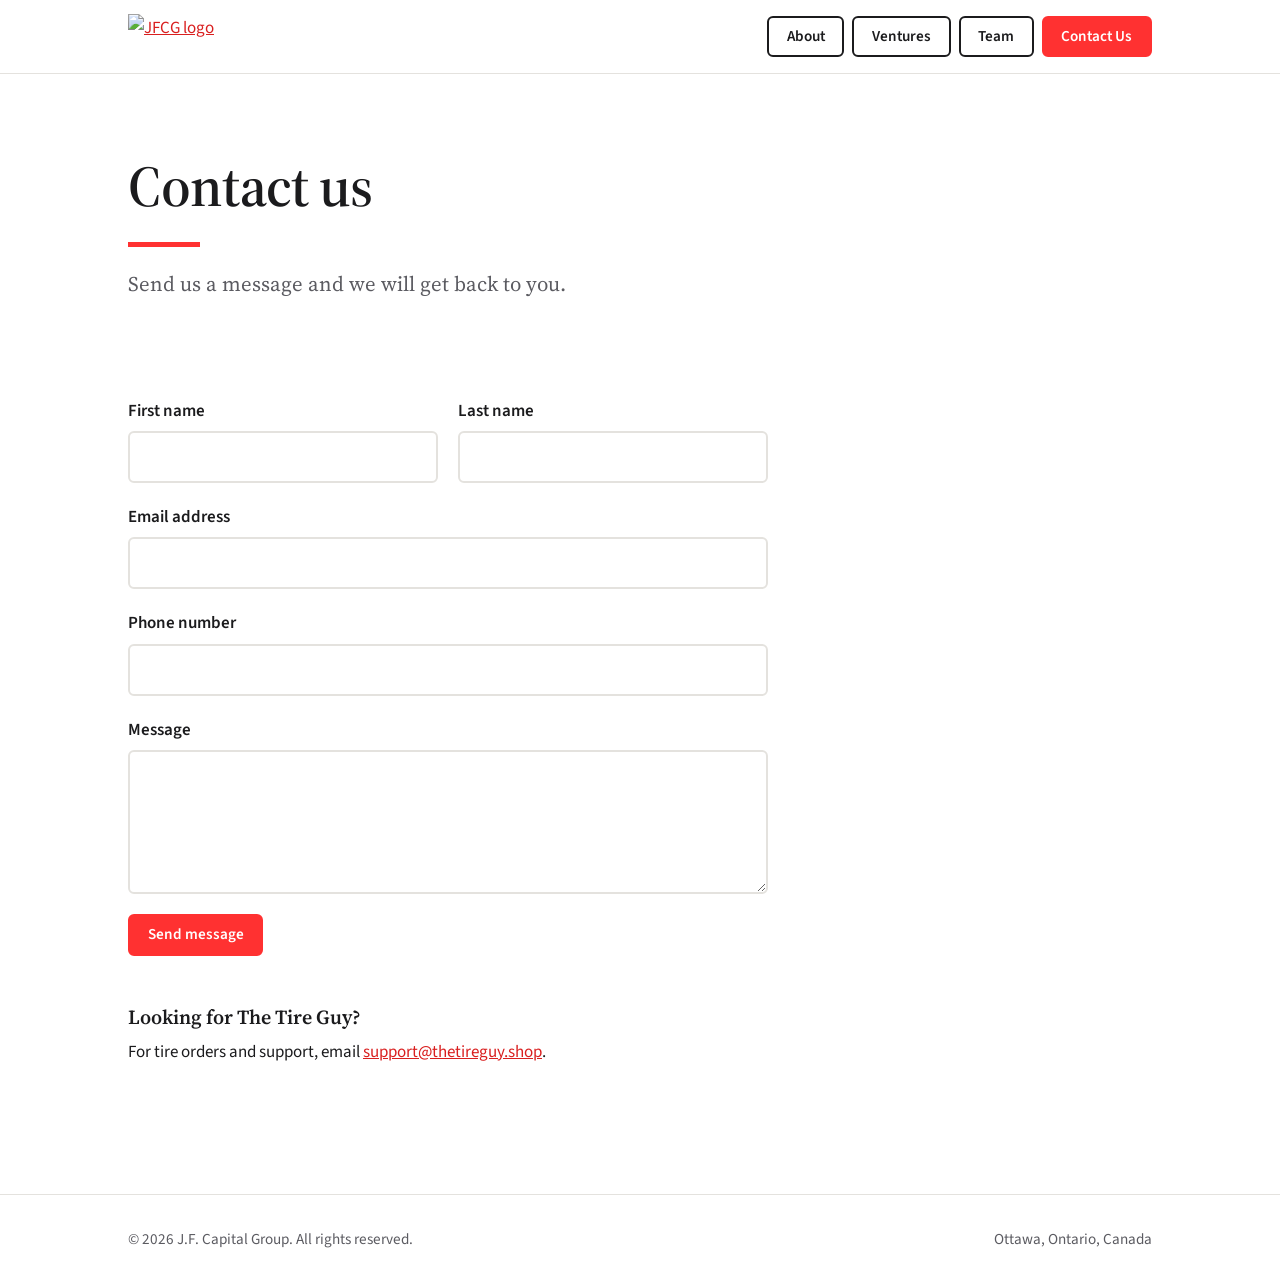
==== contact.html @ 01a7ddc0 "Add files via upload" ====
<!DOCTYPE html>
<html lang="en">
<head>
<meta charset="utf-8">
<meta name="viewport" content="width=device-width, initial-scale=1">
<title>Contact Us | J.F. Capital Group</title>
<meta name="description" content="Contact J.F. Capital Group in Ottawa, Ontario.">
<link rel="icon" type="image/png" href="assets/favicon.png">
<link rel="preconnect" href="https://fonts.googleapis.com">
<link rel="preconnect" href="https://fonts.gstatic.com" crossorigin>
<link href="https://fonts.googleapis.com/css2?family=Source+Sans+3:wght@400;600&family=Source+Serif+4:wght@400;600&display=swap" rel="stylesheet">
<link rel="stylesheet" href="style.css">
</head>
<body>
<header class="topbar"><div class="wrap">
<a class="brand" href="index.html" aria-label="J.F. Capital Group home"><img src="assets/logo.png" alt="JFCG logo"></a>
<nav class="nav" aria-label="Main"><a class="btn" href="index.html">About</a><a class="btn" href="ventures.html">Ventures</a><a class="btn" href="team.html">Team</a><a class="btn active" href="contact.html" aria-current="page">Contact Us</a></nav>
</div></header>
<main>
<div class="wrap page-head">
<h1>Contact us</h1>
<p class="lede">Send us a message and we will get back to you.</p>
</div>
<section class="block"><div class="wrap">
<form action="https://formspree.io/f/xdegyyen" method="POST">
<div class="row">
<label>First name<input type="text" name="first_name" autocomplete="given-name" required></label>
<label>Last name<input type="text" name="last_name" autocomplete="family-name" required></label>
</div>
<label>Email address<input type="email" name="email" autocomplete="email" required></label>
<label>Phone number<input type="tel" name="phone" autocomplete="tel"></label>
<label>Message<textarea name="message" required></textarea></label>
<input class="hp" type="text" name="_gotcha" tabindex="-1" autocomplete="off" aria-hidden="true">
<input type="hidden" name="_subject" value="New message from the J.F. Capital Group website">
<div><button class="btn primary" type="submit">Send message</button></div>
</form>
<div class="contact-side">
<h3>Looking for The Tire Guy?</h3>
<p>For tire orders and support, email <a href="mailto:support@thetireguy.shop">support@thetireguy.shop</a>.</p>
</div>
</div></section>
</main>
<footer><div class="wrap">
<span>&copy; 2026 J.F. Capital Group. All rights reserved.</span>
<span>Ottawa, Ontario, Canada</span>
</div></footer>
</body>
</html>
---- style.css ----
:root{
  --ink:#1b1b1d; --muted:#5b5b61; --red:#ff3131; --red-dark:#d91f1f;
  --paper:#ffffff; --wash:#f6f5f3; --line:#e4e2de;
  --serif:"Source Serif 4","Source Serif Pro",Georgia,"Times New Roman",serif;
  --sans:"Source Sans 3","Segoe UI",Helvetica,Arial,sans-serif;
}
*{box-sizing:border-box}
html{scroll-behavior:smooth}
body{margin:0;background:var(--paper);color:var(--ink);font-family:var(--sans);font-size:1.0625rem;line-height:1.65}
a{color:var(--red-dark)}
a:focus-visible,button:focus-visible,input:focus-visible,textarea:focus-visible{outline:3px solid var(--ink);outline-offset:2px}
.wrap{width:min(100% - 3rem,64rem);margin-inline:auto}

/* top bar */
.topbar{position:sticky;top:0;z-index:10;background:var(--paper);border-bottom:1px solid var(--line)}
.topbar .wrap{display:flex;align-items:center;justify-content:space-between;gap:1rem;flex-wrap:wrap;padding-block:.9rem}
.brand img{height:44px;width:auto;display:block}
.nav{display:flex;gap:.5rem;flex-wrap:wrap}
.btn{display:inline-block;font:600 .95rem/1 var(--sans);text-decoration:none;color:var(--ink);background:transparent;border:2px solid var(--ink);padding:.7rem 1.1rem;border-radius:6px;cursor:pointer;transition:background .15s,color .15s,border-color .15s}
.btn:hover{background:var(--ink);color:#fff}
.btn.active,.btn.primary{background:var(--red);border-color:var(--red);color:#fff}
.btn.primary:hover,.btn.active:hover{background:var(--red-dark);border-color:var(--red-dark)}

/* page header */
.page-head{padding:5rem 0 3rem}
.page-head h1{font:600 clamp(2.2rem,5vw,3.6rem)/1.12 var(--serif);letter-spacing:-.015em;margin:0 0 1.25rem;max-width:20ch}
.page-head h1::after{content:"";display:block;width:72px;height:5px;background:var(--red);margin-top:1.5rem}
.lede{font:400 1.3rem/1.6 var(--serif);color:var(--muted);max-width:46rem;margin:0}

section.block{padding:3rem 0}
section.block.wash{background:var(--wash)}
h2{font:600 1.7rem/1.25 var(--serif);margin:0 0 1rem}
h3{font:600 1.25rem/1.3 var(--serif);margin:0 0 .5rem}
p{margin:0 0 1rem;max-width:42rem}

.cols{display:grid;grid-template-columns:repeat(auto-fit,minmax(16rem,1fr));gap:2.5rem}
.cols>div{border-top:3px solid var(--ink);padding-top:1rem}
.facts{display:grid;grid-template-columns:max-content 1fr;gap:.4rem 1.5rem;margin:0}
.facts dt{font-weight:600}
.facts dd{margin:0}
.actions{display:flex;gap:.75rem;flex-wrap:wrap;margin-top:1.5rem}

/* venture / team cards */
.card{display:grid;grid-template-columns:auto 1fr;gap:2rem;align-items:start;border:1px solid var(--line);border-left:6px solid var(--red);border-radius:6px;padding:2rem;background:var(--paper)}
.card .mark{width:84px;height:84px;border-radius:18px;background:var(--red);color:#fff;display:grid;place-items:center;font:600 1.9rem/1 var(--serif)}
.card .mark img{width:100%;height:100%;border-radius:18px}
.card .role{color:var(--muted);margin:0 0 .75rem}
.card ul{list-style:none;padding:0;margin:1rem 0 0;display:grid;gap:.35rem}
.note{color:var(--muted);margin-top:1.5rem}
@media (max-width:34rem){.card{grid-template-columns:1fr}}

/* form */
form{display:grid;gap:1.25rem;max-width:40rem}
.row{display:grid;grid-template-columns:1fr 1fr;gap:1.25rem}
@media (max-width:34rem){.row{grid-template-columns:1fr}}
label{display:grid;gap:.4rem;font-weight:600}
input,textarea{font:400 1rem/1.4 var(--sans);padding:.8rem .9rem;border:2px solid var(--line);border-radius:6px;background:#fff;color:var(--ink);width:100%}
input:focus,textarea:focus{border-color:var(--ink)}
textarea{min-height:9rem;resize:vertical}
.hp{position:absolute;left:-9999px}
.contact-side{margin-top:3rem}

footer{border-top:1px solid var(--line);margin-top:4rem;padding:2rem 0;color:var(--muted);font-size:.95rem}
footer .wrap{display:flex;justify-content:space-between;gap:1rem;flex-wrap:wrap}
@media (prefers-reduced-motion:reduce){*{transition:none!important;scroll-behavior:auto!important}}
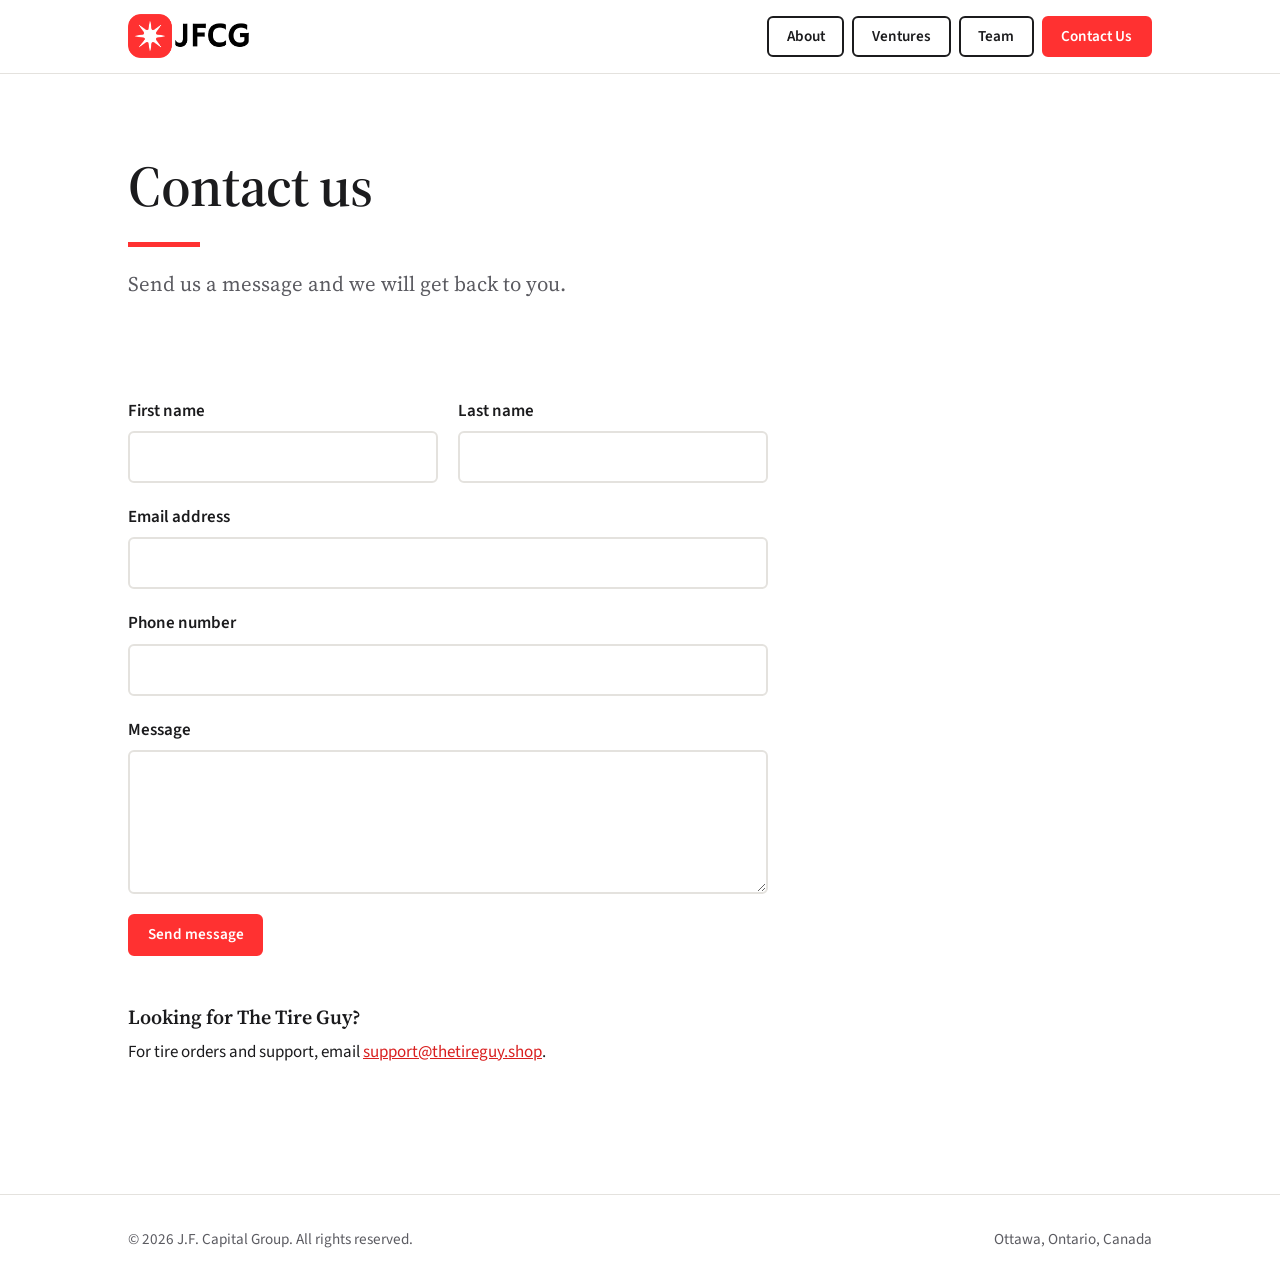
==== commit cfa2c548: "Update favicon link in contact.html" ====
--- a/contact.html
+++ b/contact.html
@@ -5,7 +5,7 @@
 <meta name="viewport" content="width=device-width, initial-scale=1">
 <title>Contact Us | J.F. Capital Group</title>
 <meta name="description" content="Contact J.F. Capital Group in Ottawa, Ontario.">
-<link rel="icon" type="image/png" href="assets/favicon.png">
+<link rel="icon" href="/favicon.ico" sizes="any">
 <link rel="preconnect" href="https://fonts.googleapis.com">
 <link rel="preconnect" href="https://fonts.gstatic.com" crossorigin>
 <link href="https://fonts.googleapis.com/css2?family=Source+Sans+3:wght@400;600&family=Source+Serif+4:wght@400;600&display=swap" rel="stylesheet">
